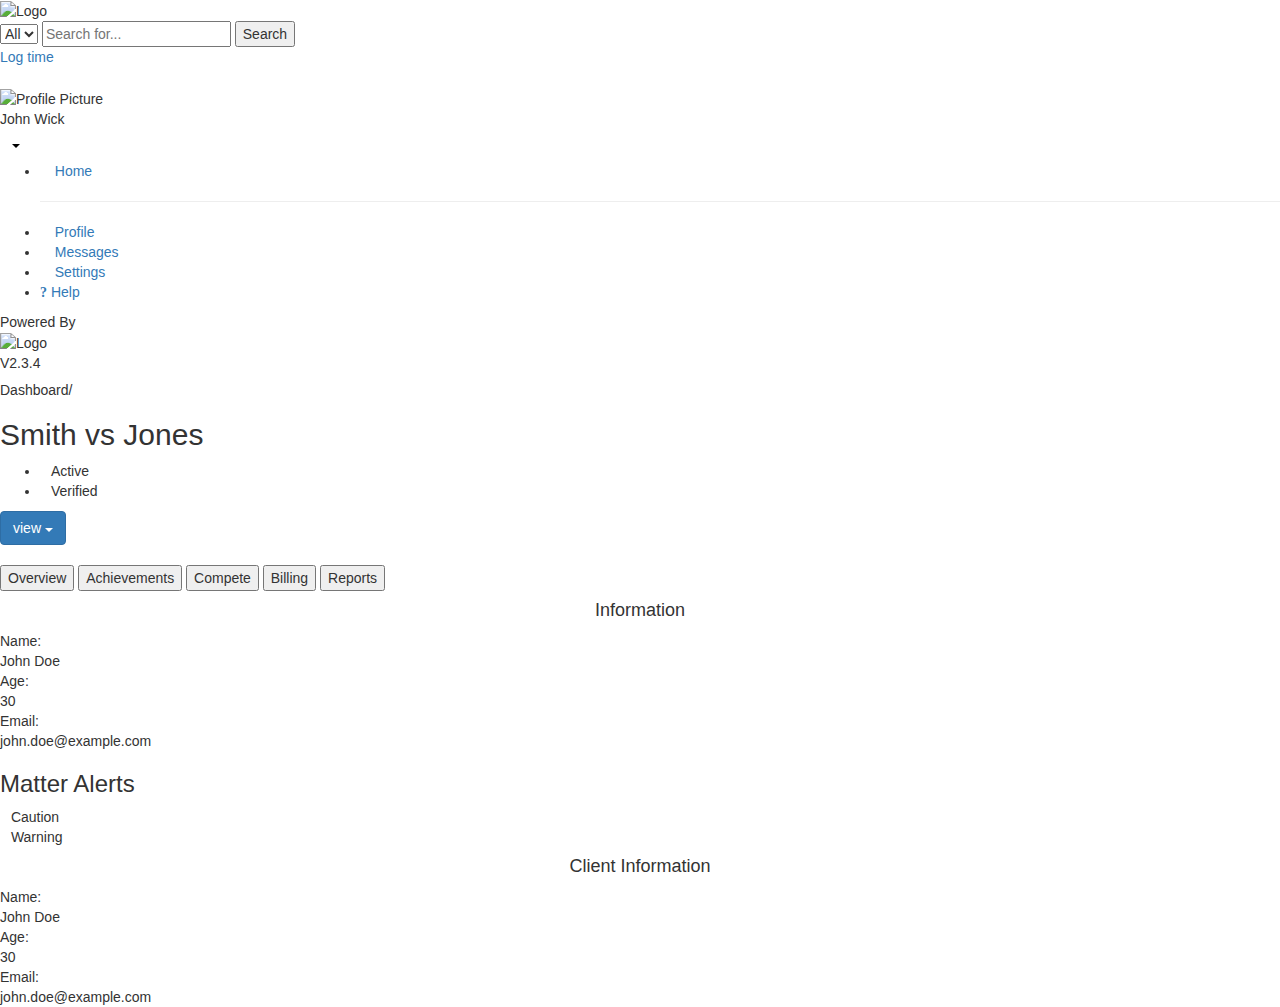
==== index.html @ 24bcd733 "Added header and sidebar" ====
<!DOCTYPE html>
<html lang="en">
  <head>
    <meta charset="UTF-8">
    <meta name="description" content="Lexicon Home Page">
    <meta name="keywords" content="Lexicon">
    <meta name="author" content="Omkar Yadav">
    <meta name="viewport" content="width=device-width, initial-scale=1.0">
    <title>Home Page - Lexicon</title>
    <link rel="icon" href="https://lexiconservice.wpenginepowered.com/wp-content/uploads/2021/04/favicon.png" sizes="32x32">
    <link rel="stylesheet" href="https://maxcdn.bootstrapcdn.com/bootstrap/3.4.1/css/bootstrap.min.css">
    <script src="https://ajax.googleapis.com/ajax/libs/jquery/3.6.3/jquery.min.js"></script>
    <script src="https://maxcdn.bootstrapcdn.com/bootstrap/3.4.1/js/bootstrap.min.js"></script>
    <link rel="stylesheet" href="\staticfiles\css\index.css">
    <link rel="stylesheet" href="\staticfiles\css\fontawesome-free-6.4.0-web\css\all.css">
  </head>

  <body>
    <header>
      <div class="logo">
        <img src="/staticfiles/images/LEXICON-logo.png" alt="Logo">
      </div>
      <div class="search-bar">
        <form>
          <select>
            <option>All</option>
          </select>
          <input type="text" placeholder="Search for...">
          <button type="submit">Search</button>
        </form>
      </div>
      <div class="user-info">
        <div class="logtime-button">
          <a href="#">Log time</a>
        </div>
        <div class="bell-icon">
          <a href="#"><i class="fas fa-bell"></i></a>
        </div>
        <div class="profile">
          <img src="/staticfiles/images/Emp1.jpg" alt="Profile Picture">
          <div class="profile-name">John Wick</div>
          <div class="dropdown">
            <button class="btn btn-primary dropdown-toggle" type="button" data-toggle="dropdown"  style="background-color:white;
              color: black; border: none;" >
            <span class="caret"></span></button>
            <ul class="dropdown-menu dropdown-menu-right">
              <li><a href="#">Profile</a></li>
              <li><a href="#">Settings</a></li>
              <li><a href="#">Help</a></li>
            </ul>
          </div>
        </div>
      </div>
    </header>

    <div class="sidebar">
      <nav>
        <ul>
          <li><a href="#"><i class="fas fa-home"></i> Home</a></li>
          <hr>
          <li><a href="#"><i class="fas fa-user"></i> Profile</a></li>
          <li><a href="#"><i class="fas fa-envelope"></i> Messages</a></li>
          <li><a href="#"><i class="fas fa-cog"></i> Settings</a></li>
          <li><a href="#"><i class="fas fa-question"></i> Help</a></li>
        </ul>
        <div class="sidebar-logo">
          <div>Powered By</div>
          <img src="/staticfiles/images/LEXICON-logo.png" alt="Logo" />
          <div class="version">V2.3.4</div>
        </div>
      </nav>
    </div>

    <div class="content-body">
      <div>
        <h5>Dashboard/</h5>
      </div>
      <div>
        <h2>Smith vs Jones</h2>
      </div>
      <div class="status">
        <ul>
          <li><i class="fa fa-check"></i>Active</li>
          <li><i class="fas fa-check-circle"></i>Verified</li>
        </ul>
      </div>
      <div>
        <aside>
          <div class="dropdown">
            <button class="btn btn-primary dropdown-toggle" type="button" data-toggle="dropdown">view
            <span class="caret"></span></button>
            <ul class="dropdown-menu dropdown-menu-right">
              <li><a href="#"></a></li>
              <li><a href="#"></a></li>
              <li><a href="#"></a></li>
            </ul>
          </div>
        </aside>
      </div>
      <div class="tab">
        <br>
        <button class="tablinks">Overview</button>
        <button class="tablinks">Achievements</button>
        <button class="tablinks">Compete</button>
        <button class="tablinks">Billing</button>
        <button class="tablinks">Reports</button>
      </div>

      <div class="information">
        <div class="card">
          <h4><center>Information</center></h4>
          <div class="card-item">
            <div class="card-label">Name:</div>
            <div class="card-value">John Doe</div>
          </div>
          <div class="card-item">
            <div class="card-label">Age:</div>
            <div class="card-value">30</div>
          </div>
          <div class="card-item">
            <div class="card-label">Email:</div>
            <div class="card-value">john.doe@example.com</div>
          </div>
        </div>

        <div class="alerts">
          <h3>Matter Alerts</h3>
          <div class="alert-message"><i class="fa fa-exclamation-circle"></i>Caution</div>
          <div class="alert-message"><i class="fa fa-exclamation-triangle"></i>Warning</div>
        </div>

        <div class="card">
          <h4><center>Client Information</center></h4>
          <div class="card-item">
            <div class="card-label">Name:</div>
            <div class="card-value">John Doe</div>
          </div>
          <div class="card-item">
            <div class="card-label">Age:</div>
            <div class="card-value">30</div>
          </div>
          <div class="card-item">
            <div class="card-label">Email:</div>
            <div class="card-value">john.doe@example.com</div>
          </div>
        </div>
      </div>
    </div>
  </body>
</html>
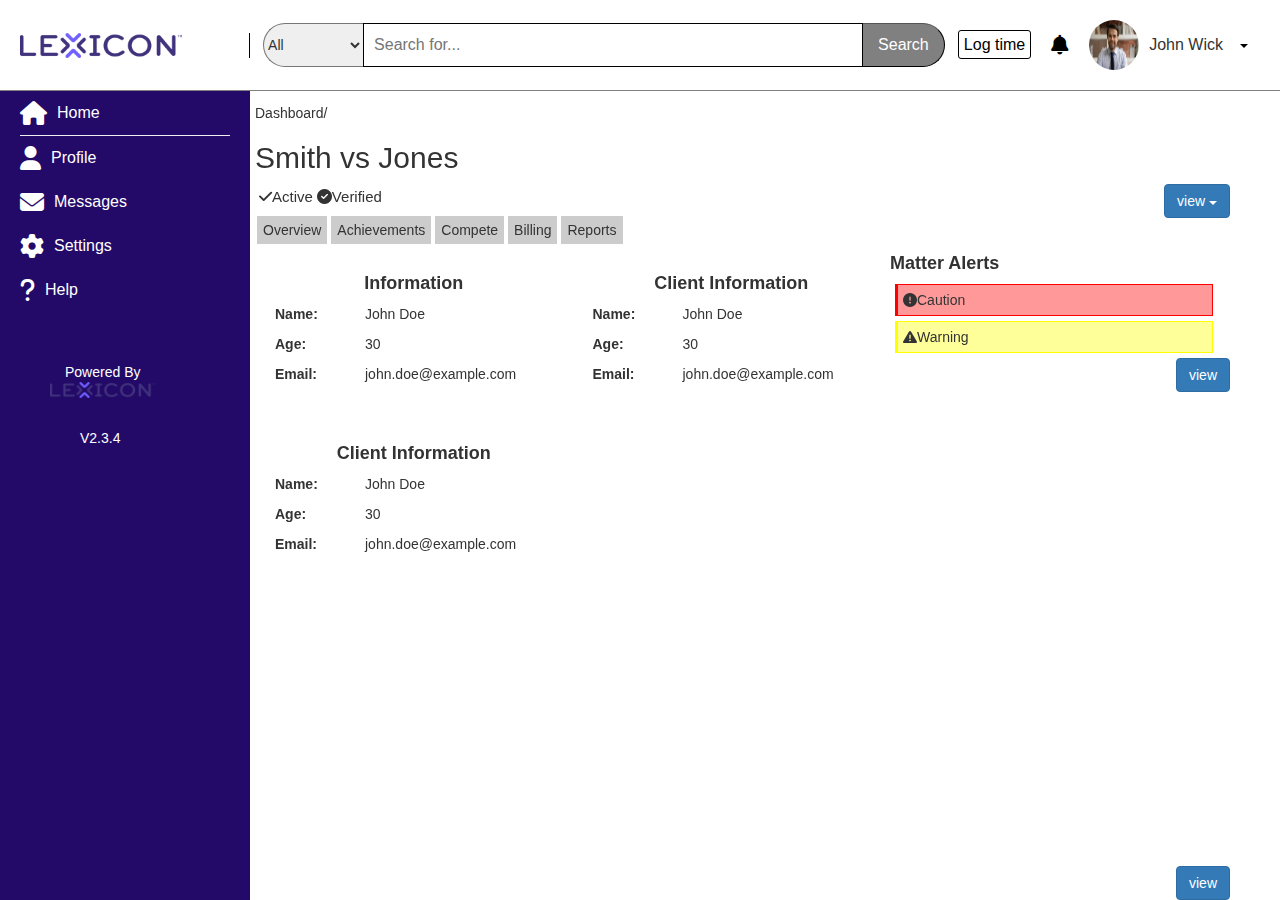
==== commit 5cfcbdc8: ""Added content body"" ====
--- a/index.html
+++ b/index.html
@@ -63,6 +63,7 @@
           <li><a href="#"><i class="fas fa-cog"></i> Settings</a></li>
           <li><a href="#"><i class="fas fa-question"></i> Help</a></li>
         </ul>
+        
         <div class="sidebar-logo">
           <div>Powered By</div>
           <img src="/staticfiles/images/LEXICON-logo.png" alt="Logo" />
@@ -78,13 +79,12 @@
       <div>
         <h2>Smith vs Jones</h2>
       </div>
+
       <div class="status">
         <ul>
           <li><i class="fa fa-check"></i>Active</li>
           <li><i class="fas fa-check-circle"></i>Verified</li>
         </ul>
-      </div>
-      <div>
         <aside>
           <div class="dropdown">
             <button class="btn btn-primary dropdown-toggle" type="button" data-toggle="dropdown">view
@@ -97,6 +97,7 @@
           </div>
         </aside>
       </div>
+
       <div class="tab">
         <br>
         <button class="tablinks">Overview</button>
@@ -105,7 +106,7 @@
         <button class="tablinks">Billing</button>
         <button class="tablinks">Reports</button>
       </div>
-
+      <br><br><br>
       <div class="information">
         <div class="card">
           <h4><center>Information</center></h4>
@@ -123,12 +124,6 @@
           </div>
         </div>
 
-        <div class="alerts">
-          <h3>Matter Alerts</h3>
-          <div class="alert-message"><i class="fa fa-exclamation-circle"></i>Caution</div>
-          <div class="alert-message"><i class="fa fa-exclamation-triangle"></i>Warning</div>
-        </div>
-
         <div class="card">
           <h4><center>Client Information</center></h4>
           <div class="card-item">
@@ -144,7 +139,42 @@
             <div class="card-value">john.doe@example.com</div>
           </div>
         </div>
+
+        <div class="alerts">
+          <h4>Matter Alerts</h4>
+          <div class="caution-alert"><i class="fa fa-exclamation-circle"></i>Caution</div>
+          <div class="warning-alert"><i class="fa fa-exclamation-triangle"></i>Warning</div>
+          <div>
+            <aside>
+              <button class="btn btn-primary" type="button">view</button> 
+            </aside>
+          </div>
+        </div>
       </div>
+      <div class="information">
+        <div class="card">
+          <h4><center>Client Information</center></h4>
+          <div class="card-item">
+            <div class="card-label">Name:</div>
+            <div class="card-value">John Doe</div>
+          </div>
+          <div class="card-item">
+            <div class="card-label">Age:</div>
+            <div class="card-value">30</div>
+          </div>
+          <div class="card-item">
+            <div class="card-label">Email:</div>
+            <div class="card-value">john.doe@example.com</div>
+          </div>
+        </div>
+
+        <div class="view">
+          <aside>
+            <button class="btn btn-primary" type="button">view</button> 
+          </aside>
+        </div>
+      </div>
+
     </div>
   </body>
 </html>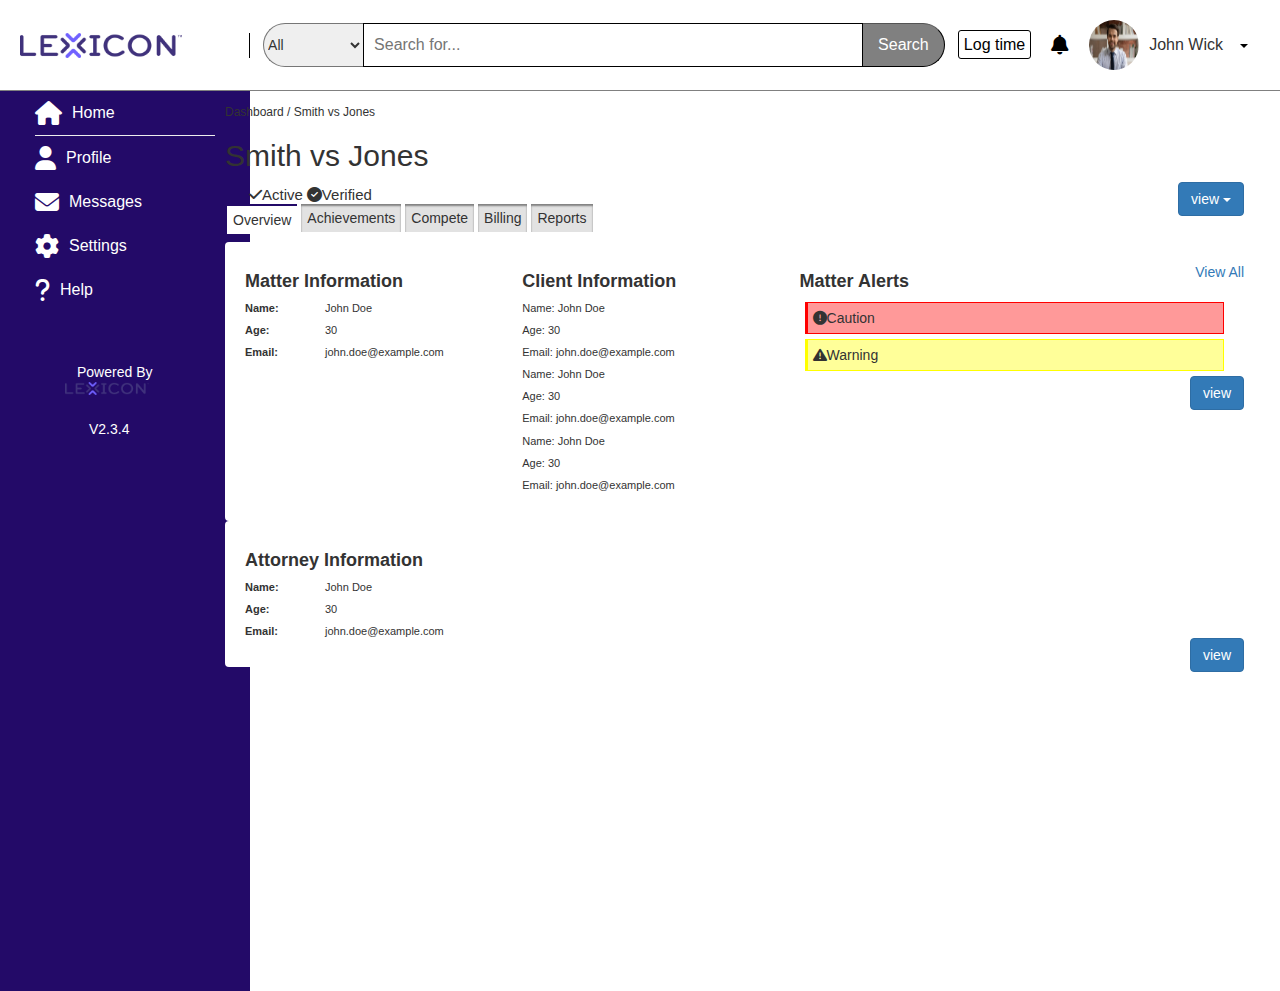
==== commit 6ae19b36: "Fixed alignments and positions" ====
--- a/index.html
+++ b/index.html
@@ -53,128 +53,145 @@
       </div>
     </header>
 
-    <div class="sidebar">
-      <nav>
-        <ul>
-          <li><a href="#"><i class="fas fa-home"></i> Home</a></li>
-          <hr>
-          <li><a href="#"><i class="fas fa-user"></i> Profile</a></li>
-          <li><a href="#"><i class="fas fa-envelope"></i> Messages</a></li>
-          <li><a href="#"><i class="fas fa-cog"></i> Settings</a></li>
-          <li><a href="#"><i class="fas fa-question"></i> Help</a></li>
-        </ul>
-        
-        <div class="sidebar-logo">
-          <div>Powered By</div>
-          <img src="/staticfiles/images/LEXICON-logo.png" alt="Logo" />
-          <div class="version">V2.3.4</div>
+    <div class="container">
+      <div class="sidebar col-md-3">
+        <nav>
+          <ul>
+            <li><a href="#"><i class="fas fa-home"></i> Home</a></li>
+            <hr>
+            <li><a href="#"><i class="fas fa-user"></i> Profile</a></li>
+            <li><a href="#"><i class="fas fa-envelope"></i> Messages</a></li>
+            <li><a href="#"><i class="fas fa-cog"></i> Settings</a></li>
+            <li><a href="#"><i class="fas fa-question"></i> Help</a></li>
+          </ul>
+          
+          <div class="sidebar-logo">
+            <div>Powered By</div>
+            <img src="/staticfiles/images/LEXICON-logo.png" alt="Logo" />
+            <div class="version">V2.3.4</div>
+          </div>
+        </nav>
+      </div>
+  
+      <div class="content-body">
+        <div>
+          <h6>Dashboard / Smith vs Jones</h6>
         </div>
-      </nav>
-    </div>
-
-    <div class="content-body">
-      <div>
-        <h5>Dashboard/</h5>
-      </div>
-      <div>
-        <h2>Smith vs Jones</h2>
-      </div>
-
-      <div class="status">
-        <ul>
-          <li><i class="fa fa-check"></i>Active</li>
-          <li><i class="fas fa-check-circle"></i>Verified</li>
-        </ul>
-        <aside>
-          <div class="dropdown">
-            <button class="btn btn-primary dropdown-toggle" type="button" data-toggle="dropdown">view
-            <span class="caret"></span></button>
-            <ul class="dropdown-menu dropdown-menu-right">
-              <li><a href="#"></a></li>
-              <li><a href="#"></a></li>
-              <li><a href="#"></a></li>
-            </ul>
-          </div>
-        </aside>
-      </div>
-
-      <div class="tab">
-        <br>
-        <button class="tablinks">Overview</button>
-        <button class="tablinks">Achievements</button>
-        <button class="tablinks">Compete</button>
-        <button class="tablinks">Billing</button>
-        <button class="tablinks">Reports</button>
-      </div>
-      <br><br><br>
-      <div class="information">
-        <div class="card">
-          <h4><center>Information</center></h4>
-          <div class="card-item">
-            <div class="card-label">Name:</div>
-            <div class="card-value">John Doe</div>
-          </div>
-          <div class="card-item">
-            <div class="card-label">Age:</div>
-            <div class="card-value">30</div>
-          </div>
-          <div class="card-item">
-            <div class="card-label">Email:</div>
-            <div class="card-value">john.doe@example.com</div>
-          </div>
+        <div>
+          <h2>Smith vs Jones</h2>
         </div>
-
-        <div class="card">
-          <h4><center>Client Information</center></h4>
-          <div class="card-item">
-            <div class="card-label">Name:</div>
-            <div class="card-value">John Doe</div>
-          </div>
-          <div class="card-item">
-            <div class="card-label">Age:</div>
-            <div class="card-value">30</div>
-          </div>
-          <div class="card-item">
-            <div class="card-label">Email:</div>
-            <div class="card-value">john.doe@example.com</div>
-          </div>
-        </div>
-
-        <div class="alerts">
-          <h4>Matter Alerts</h4>
-          <div class="caution-alert"><i class="fa fa-exclamation-circle"></i>Caution</div>
-          <div class="warning-alert"><i class="fa fa-exclamation-triangle"></i>Warning</div>
-          <div>
-            <aside>
-              <button class="btn btn-primary" type="button">view</button> 
-            </aside>
-          </div>
-        </div>
-      </div>
-      <div class="information">
-        <div class="card">
-          <h4><center>Client Information</center></h4>
-          <div class="card-item">
-            <div class="card-label">Name:</div>
-            <div class="card-value">John Doe</div>
-          </div>
-          <div class="card-item">
-            <div class="card-label">Age:</div>
-            <div class="card-value">30</div>
-          </div>
-          <div class="card-item">
-            <div class="card-label">Email:</div>
-            <div class="card-value">john.doe@example.com</div>
-          </div>
-        </div>
-
-        <div class="view">
+  
+        <div class="status">
+          <ul>
+            <li><i class="fa fa-check"></i>Active</li>
+            <li><i class="fas fa-check-circle"></i>Verified</li>
+          </ul>
           <aside>
-            <button class="btn btn-primary" type="button">view</button> 
+            <div class="dropdown">
+              <button class="btn btn-primary dropdown-toggle" type="button" data-toggle="dropdown">view
+              <span class="caret"></span></button>
+              <ul class="dropdown-menu dropdown-menu-right">
+                <li><a href="#"></a></li>
+                <li><a href="#"></a></li>
+                <li><a href="#"></a></li>
+              </ul>
+            </div>
           </aside>
         </div>
+  
+        <div class="tab">
+          <br>
+          <button class="tablinks active">Overview</button>
+          <button class="tablinks">Achievements</button>
+          <button class="tablinks">Compete</button>
+          <button class="tablinks">Billing</button>
+          <button class="tablinks">Reports</button>
+        </div>
+        <br><br><br>
+          <div class="information">
+            <div class="card">
+              <h4>Matter Information</h4>
+              <div class="card-item">
+                <div class="card-label h6">Name:</div>
+                <div class="card-value h6">John Doe</div>
+              </div>
+              <div class="card-item">
+                <div class="card-label h6">Age:</div>
+                <div class="card-value h6">30</div>
+              </div>
+              <div class="card-item">
+                <div class="card-label h6">Email:</div>
+                <div class="card-value h6">john.doe@example.com</div>
+              </div>
+            </div>
+    
+            <div class="card">
+              <h4>Client Information</h4>
+              <div class="card-item">
+                <div class="card-text h6">Name: John Doe</div>
+              </div>
+              <div class="card-item">
+                <div class="card-text h6">Age: 30</div>
+              </div>
+              <div class="card-item">
+                <div class="card-text h6">Email: john.doe@example.com</div>
+              </div>
+              <div class="card-item">
+                <div class="card-text h6">Name: John Doe</div>
+              </div>
+              <div class="card-item">
+                <div class="card-text h6">Age: 30</div>
+              </div>
+              <div class="card-item">
+                <div class="card-text h6">Email: john.doe@example.com</div>
+              </div>
+              <div class="card-item">
+                <div class="card-text h6">Name: John Doe</div>
+              </div>
+              <div class="card-item">
+                <div class="card-text h6">Age: 30</div>
+              </div>
+              <div class="card-item">
+                <div class="card-text h6">Email: john.doe@example.com</div>
+              </div>
+            </div>
+    
+            <div class="card alerts">
+              <aside><a href="#">View All</a></aside>
+              <h4>Matter Alerts</h4>
+              <div class="caution-alert"><i class="fa fa-exclamation-circle"></i>Caution</div>
+              <div class="warning-alert"><i class="fa fa-exclamation-triangle"></i>Warning</div>
+              <div>
+                <aside>
+                  <button class="btn btn-primary" type="button">view</button> 
+                </aside>
+              </div>
+            </div>
+          </div>
+          <div class="information">
+            <div class="card">
+              <h4>Attorney Information</h4>
+              <div class="card-item">
+                <div class="card-label h6">Name:</div>
+                <div class="card-value h6">John Doe</div>
+              </div>
+              <div class="card-item">
+                <div class="card-label h6 mt-0">Age:</div>
+                <div class="card-value h6">30</div>
+              </div>
+              <div class="card-item">
+                <div class="card-label h6">Email:</div>
+                <div class="card-value h6">john.doe@example.com</div>
+              </div>
+            </div>
+    
+            <div class="view">
+              <aside>
+                <button class="btn btn-primary" type="button">view</button> 
+              </aside>
+            </div>
+          </div>
       </div>
-
     </div>
   </body>
 </html>